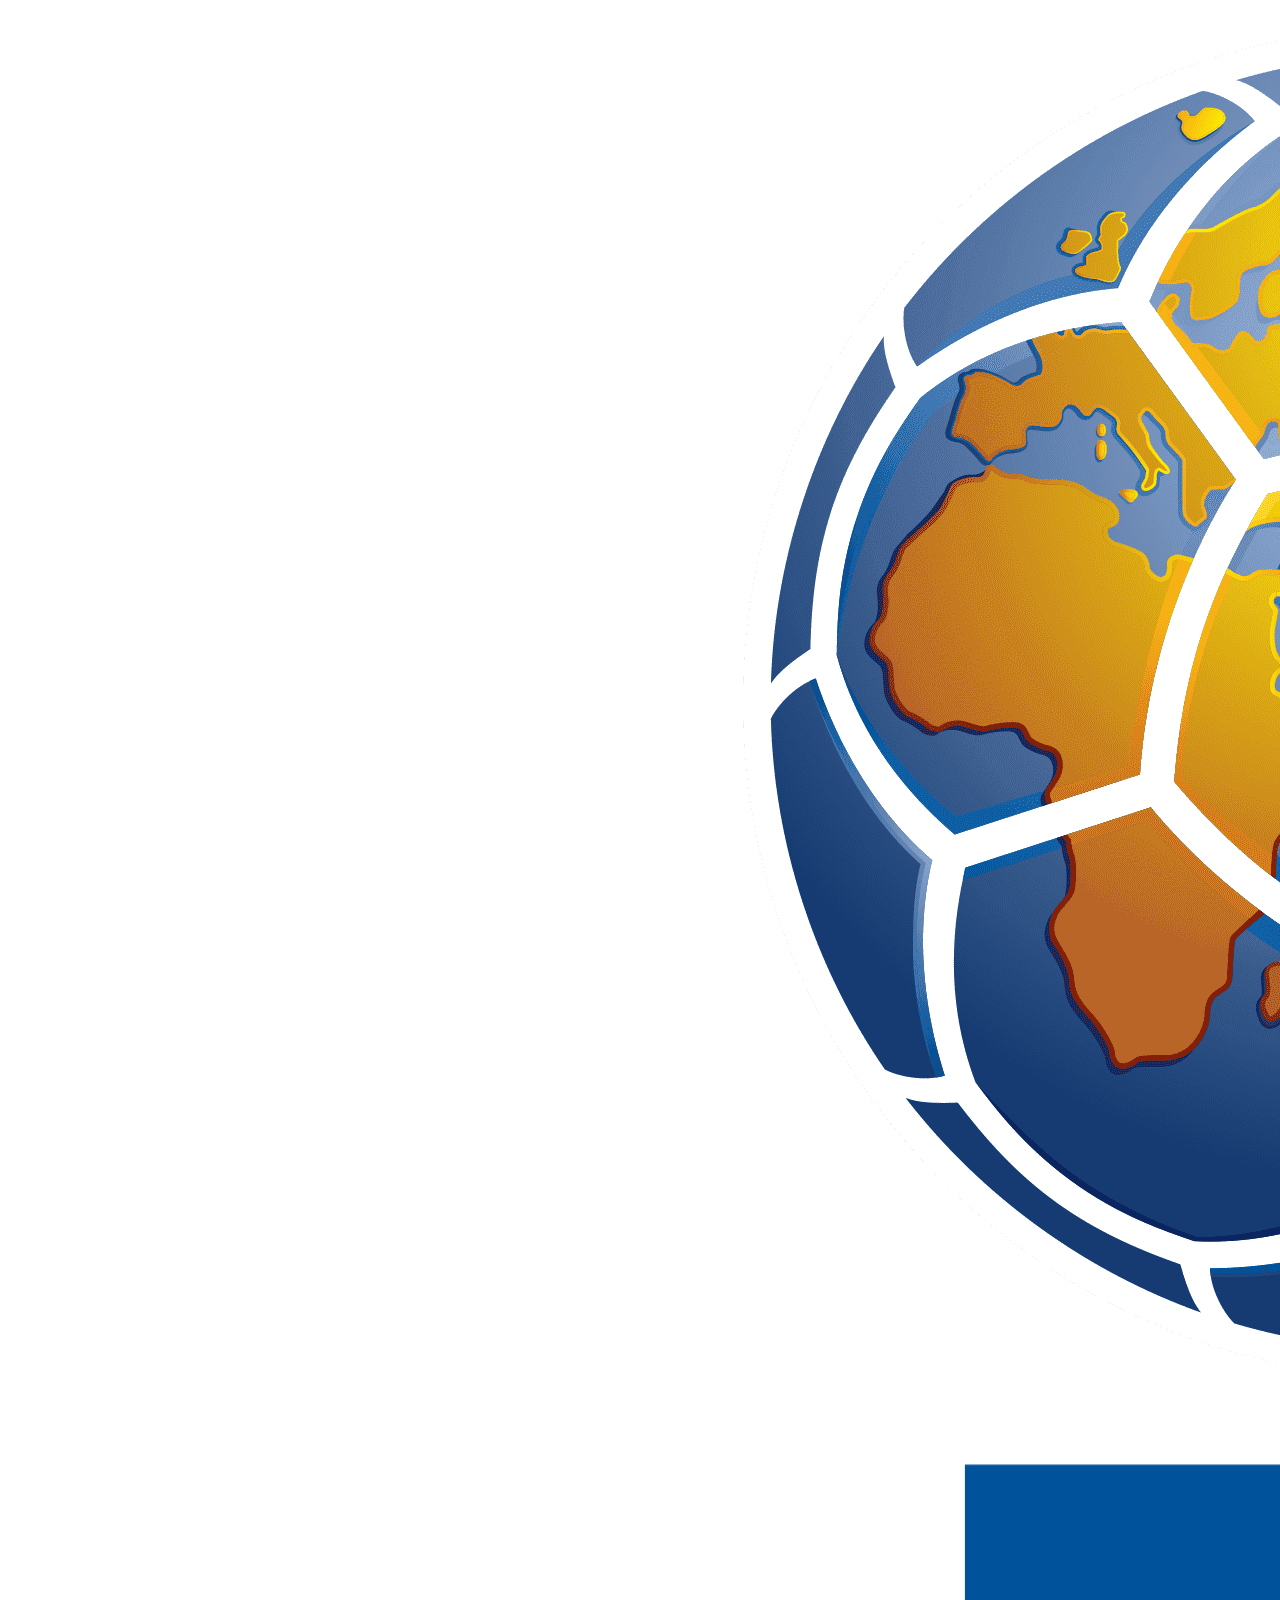
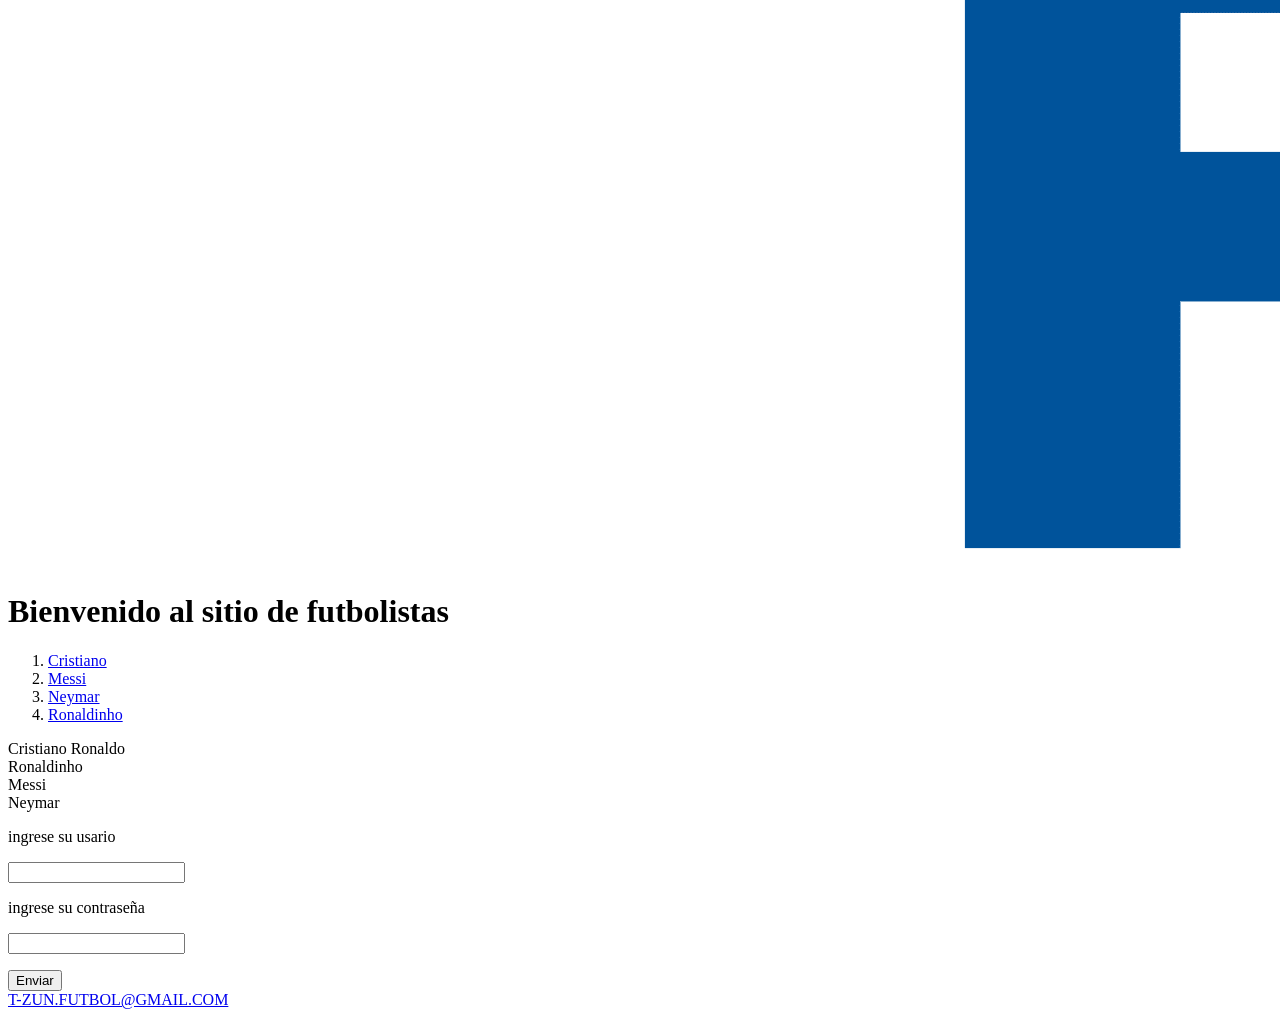
==== pagina inicio/Index.html @ d06b2006 "Add files via upload" ====
<!DOCTYPE html>
<html lang="es">
<head>
    <meta charset="UTF-8">
    <meta name="viewport" content="width=device-width, initial-scale=1.0">
    <title>Futbolistas</title>
    <link rel="stylesheet" href="style.css">
</head>

<body>

<header>
    <img src="img/FIFA-Logo-1998-2009.png" alt="Logo del sitio" class="logo">
    <h1>Bienvenido al sitio de futbolistas</h1>
</header>

<nav>
    <ol>
        <li><a href="https://es.wikipedia.org/wiki/Cristiano_Ronaldo">Cristiano</a></li>
        <li><a href="https://es.wikipedia.org/wiki/Lionel_Messi">Messi</a></li>
        <li><a href="https://es.wikipedia.org/wiki/Neymar">Neymar</a></li>
        <li><a href="https://es.wikipedia.org/wiki/Ronaldinho">Ronaldinho</a></li>
    </ol>
</nav>

<main>
    <div id="id1"></div>
   <section>
        <div id="id2" class="interior superior izquierda">
            <div class="interior name">Cristiano Ronaldo</div>
        </div>

        <div id="id3" class="interior superior derecha">
            <div class="interior name">Ronaldinho</div>
        </div>

        <div id="id4" class="interior inferior izquierda">
            <div class="interior name">Messi</div>
        </div>

        <div id="id5" class="interior inferior derecha">
            <div class="interior name">Neymar</div>
        </div>
    </div>
</section>


    <aside >
        <div class="login">
            <p>ingrese su usario</p>
            <input type="text" >
            <p>ingrese su contraseña</p>
            <input type="password" >
            <p></p>
            <button class="btn-enviar">Enviar</button>
        </div>
    </aside>
        
</main>

<footer>
    <a href="https://mail.google.com/mail/u/0/?hl=es#inbox?compose=new">T-ZUN.FUTBOL@GMAIL.COM</a>
</footer>

</body>
</html>
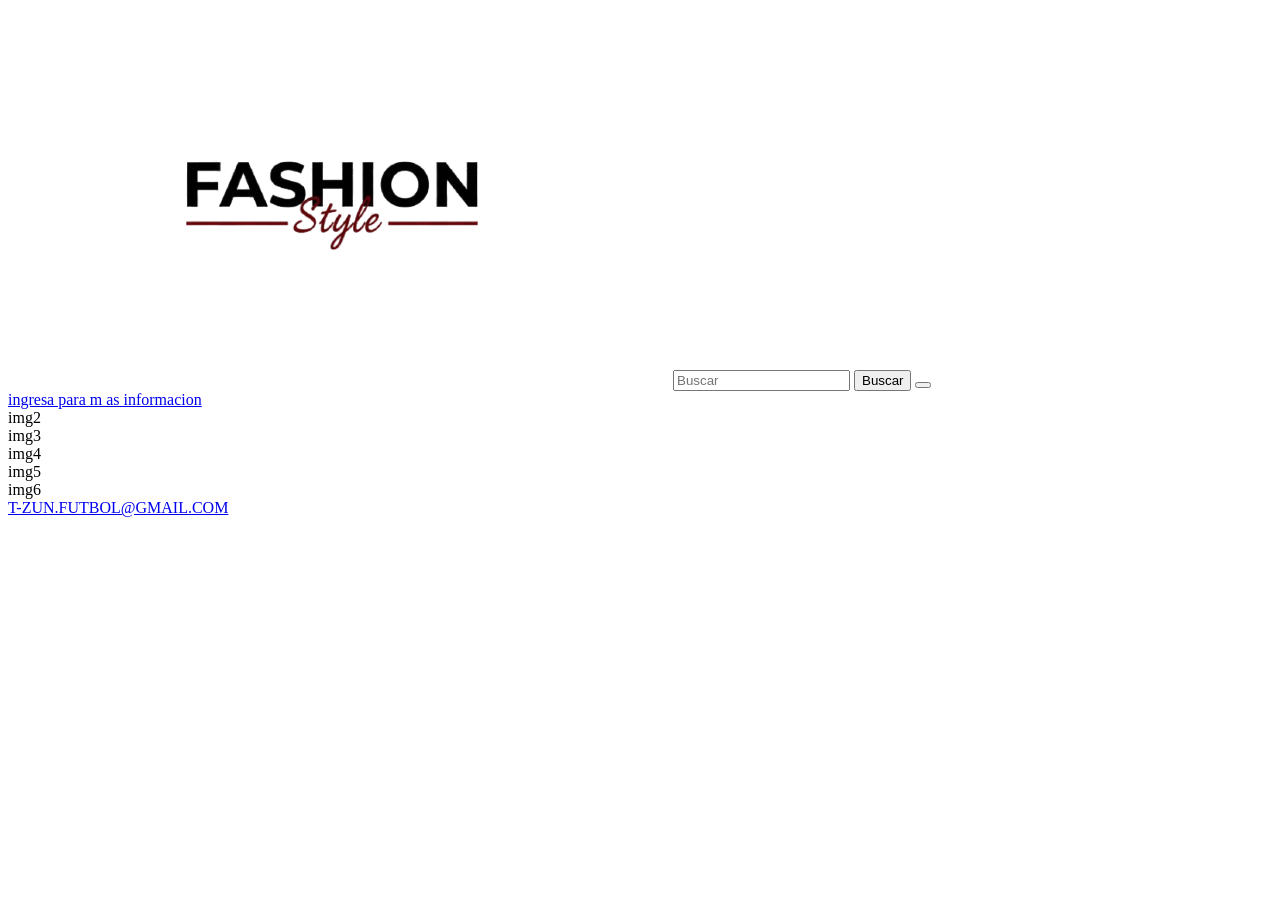
==== commit c27c1451: "Add files via upload" ====
--- a/pagina inicio/Index.html
+++ b/pagina inicio/Index.html
@@ -10,52 +10,45 @@
 <body>
 
 <header>
-    <img src="img/FIFA-Logo-1998-2009.png" alt="Logo del sitio" class="logo">
-    <h1>Bienvenido al sitio de futbolistas</h1>
+    <img src="img\logo style.png" alt="Logo del sitio" class="logo">
+    <input id="int-buscar" type="search" placeholder="Buscar"></input>
+    <button class="btn-buscar">Buscar</button>
+   <button id="btn-desplegable" type="button"></button>
+
 </header>
 
-<nav>
-    <ol>
-        <li><a href="https://es.wikipedia.org/wiki/Cristiano_Ronaldo">Cristiano</a></li>
-        <li><a href="https://es.wikipedia.org/wiki/Lionel_Messi">Messi</a></li>
-        <li><a href="https://es.wikipedia.org/wiki/Neymar">Neymar</a></li>
-        <li><a href="https://es.wikipedia.org/wiki/Ronaldinho">Ronaldinho</a></li>
-    </ol>
-</nav>
 
 <main>
     <div id="id1"></div>
    <section>
         <div id="id2" class="interior superior izquierda">
-            <div class="interior name">Cristiano Ronaldo</div>
+            <div class="interior name"><a href="pagina inicio\pag,foto1">ingresa para m   as informacion</a></div>
         </div>
 
         <div id="id3" class="interior superior derecha">
-            <div class="interior name">Ronaldinho</div>
+            <div class="interior name">img2</div>
         </div>
 
         <div id="id4" class="interior inferior izquierda">
-            <div class="interior name">Messi</div>
+            <div class="interior name">img3</div>
         </div>
 
         <div id="id5" class="interior inferior derecha">
-            <div class="interior name">Neymar</div>
+            <div class="interior name">img4</div>
+        </div>
+
+        <div id="id6" class="interior inferior derecha">
+            <div class="interior name">img5</div>
+        </div>
+
+        <div id="id7" class="interior inferior derecha">
+            <div class="interior name">img6</div>
         </div>
     </div>
 </section>
 
 
-    <aside >
-        <div class="login">
-            <p>ingrese su usario</p>
-            <input type="text" >
-            <p>ingrese su contraseña</p>
-            <input type="password" >
-            <p></p>
-            <button class="btn-enviar">Enviar</button>
-        </div>
-    </aside>
-        
+
 </main>
 
 <footer>
